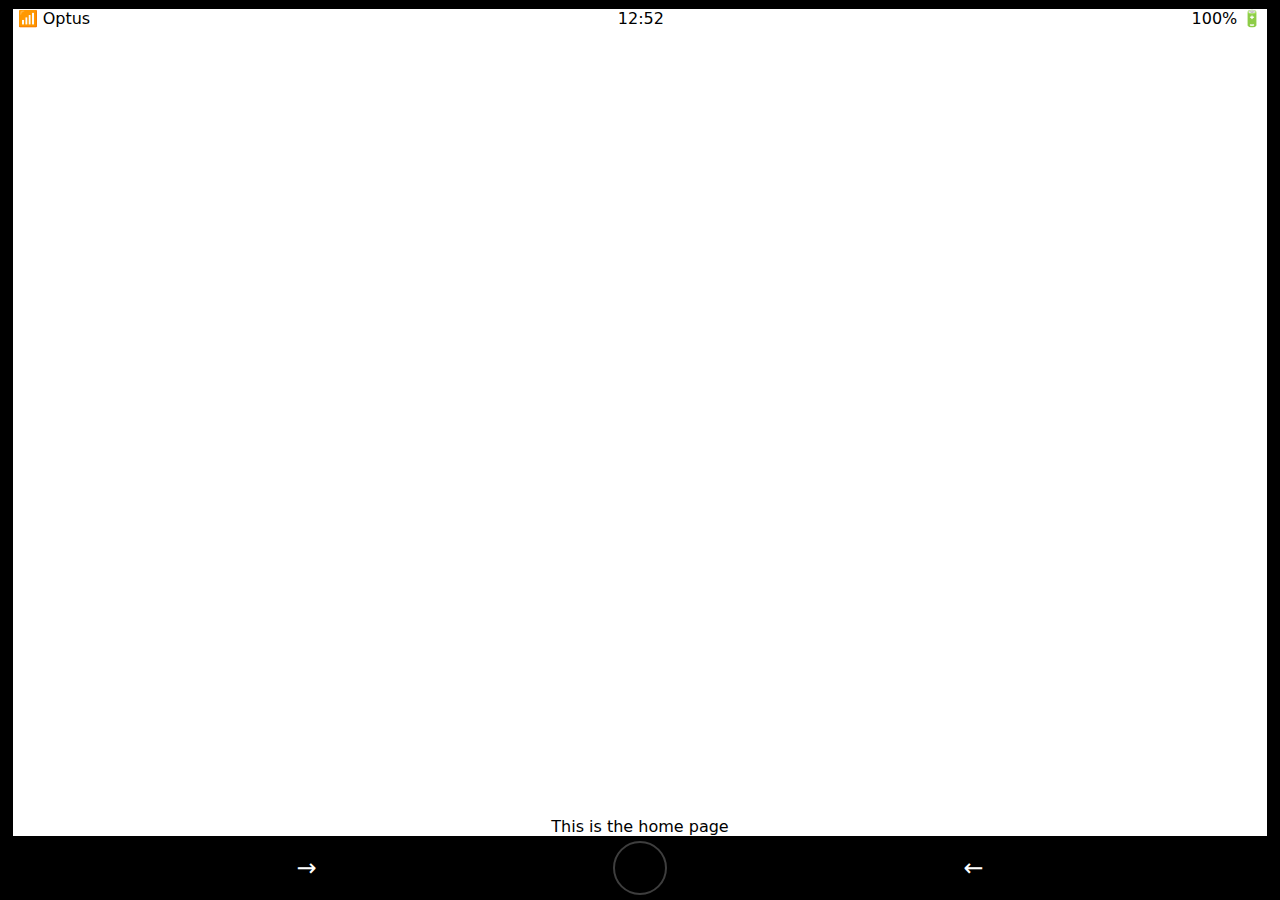
==== html/home.html @ f000bdd8 "Developed the lock screen, complete with live date and time functionality and a spinning home button" ====
<!DOCTYPE html>
<html lang="en">
	<head>
		<meta charset="UTF-8" />
		<meta http-equiv="X-UA-Compatible" content="IE=edge" />
		<meta
			name="viewport"
			content="width=device-width, initial-scale=1.0"
		/>
		<link rel="stylesheet" href="./../css/home.css" />
		<script
			type="javascript/text"
			href="./../javascript/script.js"
		></script>
		<title>Fake OS</title>
	</head>
	<body onload="updateTime()">
		<main>
			<div class="top-row">
				<p>📶 Optus</p>
				<span class="top-row__time" id="time"></span>
				<p>100% &#128267;</p>
			</div>
			<p>This is the home page</p>
		</main>
		<div class="home-bar">
			<p class="home-bar__arrows">&#8594;</p>
			<a class="home-bar__link" href="html/home.html"
				><div class="home-bar__btn"></div
			></a>
			<p class="home-bar__arrows">←</p>
		</div>
		<script>
			const updateTime = () => {
				const timeDisplay = document.getElementById("time");
				let time = new Date().toString();
				time = time.substring(16, 21);
				timeDisplay.textContent = time;
			};
		</script>
	</body>
</html>
---- css/home.css ----
body, main, .top-row, .home-bar {
  display: flex;
  flex-direction: column;
  justify-content: center;
  align-content: center;
  align-items: center;
  text-align: center;
  width: 100%;
}

/* Fonts */
* {
  margin: 0;
  padding: 0;
  cursor: pointer;
}

body {
  width: 100%;
  background-color: black;
  font-family: system-ui, -apple-system, BlinkMacSystemFont, "Segoe UI", Roboto, Oxygen, Ubuntu, Cantarell, "Open Sans", "Helvetica Neue", sans-serif;
}

main {
  background-color: white;
  justify-content: space-between;
  width: 98%;
  position: fixed;
  top: 1%;
  bottom: 4em;
}

.top-row {
  flex-direction: row;
  justify-content: space-between;
}
.top-row p {
  margin: 0em 0.3em;
}
.top-row__time {
  color: black;
  top: 0;
}

.home-bar {
  flex-direction: row;
  align-self: flex-end;
  justify-content: space-evenly;
  background-color: black;
  width: 100%;
  position: fixed;
  bottom: 0;
  height: 4em;
}
.home-bar__btn {
  width: 50px;
  height: 50px;
  border: 2px solid rgb(62, 62, 62);
  border-radius: 50%;
}
.home-bar__arrows {
  color: white;
  font-size: 1.5em;
}
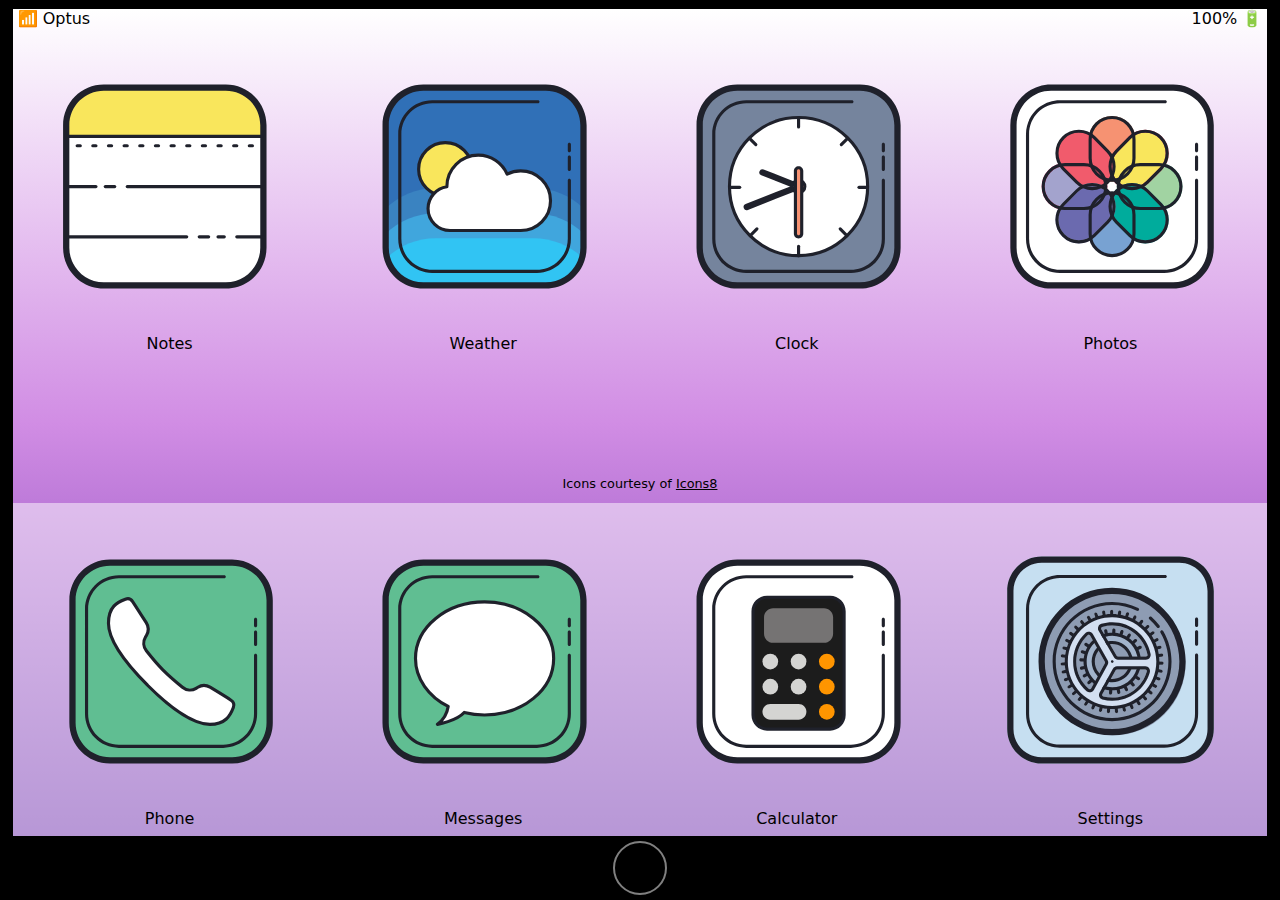
==== commit a05e972b: "Basic interface made. Have created a working open and shut modal animation on the weather app, basic" ====
--- a/html/home.html
+++ b/html/home.html
@@ -8,35 +8,111 @@
 			content="width=device-width, initial-scale=1.0"
 		/>
 		<link rel="stylesheet" href="./../css/home.css" />
-		<script
-			type="javascript/text"
-			href="./../javascript/script.js"
-		></script>
+		<script src="./../javascript/script.js" defer></script>
 		<title>Fake OS</title>
 	</head>
-	<body onload="updateTime()">
+	<body>
 		<main>
-			<div class="top-row">
-				<p>📶 Optus</p>
-				<span class="top-row__time" id="time"></span>
-				<p>100% &#128267;</p>
+			<div class="top-display">
+				<div class="top-display__top-row">
+					<p>📶 Optus</p>
+					<span class="date-and-time__time"></span>
+					<span class="date-and-time__date"></span>
+					<p>100% &#128267;</p>
+				</div>
+				<div class="app-grid app-grid--main">
+					<div class="app-grid__app">
+						<img
+							class="app-grid__icon"
+							src="./../assets/icons8-notes.svg"
+						/>
+						<p class="app-grid__label">Notes</p>
+					</div>
+					<div class="app-grid__app" id="weather">
+						<img
+							class="app-grid__icon"
+							src="./../assets/icons8-weather.svg"
+						/>
+						<p class="app-grid__label">Weather</p>
+					</div>
+					<section class="app-modal weather">
+						<p class="weather__location">Antartica</p>
+						<p class="weather__temp">-30°C</p>
+						<p class="weather__pic">🌨️</p>
+						<p class="weather__description">Snowy</p>
+					</section>
+					<div class="app-grid__app">
+						<img
+							class="app-grid__icon"
+							src="./../assets/icons8-clock.svg"
+						/>
+						<p class="app-grid__label">Clock</p>
+					</div>
+					<div class="app-grid__app">
+						<img
+							class="app-grid__icon"
+							src="./../assets/icons8-photos.svg"
+						/>
+						<p class="app-grid__label">Photos</p>
+					</div>
+				</div>
 			</div>
-			<p>This is the home page</p>
+			<div class="bottom-display">
+				<div class="icons-8-reference">
+					Icons courtesy of
+					<a href="https://icons8.com/">Icons8</a>
+				</div>
+				<div class="app-grid app-grid--bottom">
+					<div class="app-grid__app">
+						<img
+							class="app-grid__icon"
+							src="./../assets/icons8-phone.svg"
+						/>
+						<p class="app-grid__label">Phone</p>
+					</div>
+					<section class="app-modal phone">
+						<li>1</li>
+						<li>3</li>
+						<li>3</li>
+						<li>4</li>
+						<li>5</li>
+						<li>6</li>
+						<li>7</li>
+						<li>8</li>
+						<li>9</li>
+						<li>*</li>
+						<li>0</li>
+						<li>#</li>
+						<li>📞</li>
+					</section>
+					<div class="app-grid__app">
+						<img
+							class="app-grid__icon"
+							src="./../assets/icons8-messages.svg"
+						/>
+						<p class="app-grid__label">Messages</p>
+					</div>
+					<div class="app-grid__app">
+						<img
+							class="app-grid__icon"
+							src="./../assets/icons8-calculator.svg"
+						/>
+						<p class="app-grid__label">Calculator</p>
+					</div>
+					<div class="app-grid__app">
+						<img
+							class="app-grid__icon"
+							src="./../assets/icons8-settings.svg"
+						/>
+						<p class="app-grid__label">Settings</p>
+					</div>
+				</div>
+			</div>
 		</main>
 		<div class="home-bar">
-			<p class="home-bar__arrows">&#8594;</p>
-			<a class="home-bar__link" href="html/home.html"
-				><div class="home-bar__btn"></div
-			></a>
-			<p class="home-bar__arrows">←</p>
+			<div class="home-bar__link">
+				<div class="home-bar__btn"></div>
+			</div>
 		</div>
-		<script>
-			const updateTime = () => {
-				const timeDisplay = document.getElementById("time");
-				let time = new Date().toString();
-				time = time.substring(16, 21);
-				timeDisplay.textContent = time;
-			};
-		</script>
 	</body>
 </html>
--- a/css/home.css
+++ b/css/home.css
@@ -1,4 +1,4 @@
-body, main, .top-row, .home-bar {
+body, main, .top-display, .top-display__top-row, .app-grid, .app-grid__app, .home-bar, .weather {
   display: flex;
   flex-direction: column;
   justify-content: center;
@@ -9,6 +9,52 @@
 }
 
 /* Fonts */
+@keyframes moving-arrows--left {
+  0% {
+    left: 0em;
+  }
+  50% {
+    left: 1em;
+  }
+  100% {
+    left: 0em;
+  }
+}
+@keyframes moving-arrows--right {
+  0% {
+    right: 0em;
+  }
+  50% {
+    right: 1em;
+  }
+  100% {
+    right: 0em;
+  }
+}
+@keyframes openModal {
+  0% {
+    transform: scale(0);
+  }
+  100% {
+    transform: scale(1);
+  }
+}
+@keyframes openModalContent {
+  0% {
+    transform: scale(0);
+  }
+  100% {
+    transform: scale(1);
+  }
+}
+@keyframes closeModal {
+  0% {
+    transform: scale(1);
+  }
+  100% {
+    transform: scale(0);
+  }
+}
 * {
   margin: 0;
   padding: 0;
@@ -22,7 +68,7 @@
 }
 
 main {
-  background-color: white;
+  background: linear-gradient(white, #d18de4, #6f2fad);
   justify-content: space-between;
   width: 98%;
   position: fixed;
@@ -30,35 +76,173 @@
   bottom: 4em;
 }
 
-.top-row {
+.top-display {
+  height: 75%;
+  justify-content: flex-start;
+}
+.top-display__top-row {
   flex-direction: row;
   justify-content: space-between;
 }
-.top-row p {
+.top-display__top-row p {
   margin: 0em 0.3em;
 }
-.top-row__time {
+
+.date-and-time {
   color: black;
-  top: 0;
+}
+.date-and-time__date {
+  display: none;
+}
+
+.bottom-display {
+  display: flex;
+  flex-direction: column;
+  justify-content: flex-end;
+  width: 100%;
+  height: 25%;
+}
+
+.app-grid {
+  flex-flow: row wrap;
+}
+.app-grid--main {
+  margin-top: 0px;
+  align-self: flex-start;
+}
+.app-grid--bottom {
+  background-color: rgba(255, 255, 255, 0.5);
+  align-self: flex-end;
+  padding-bottom: 0.5em;
+}
+.app-grid__app {
+  align-self: flex-start;
+  width: 25%;
+}
+.app-grid__icon {
+  width: 100%;
+  max-width: 350px;
+}
+.app-grid__label {
+  margin-top: -0.5em;
+  font-size: 1em;
+}
+
+.icons-8-reference {
+  font-size: 0.8em;
+  margin-bottom: 1em;
+}
+.icons-8-reference a {
+  color: black;
+}
+.icons-8-reference a:hover {
+  color: white;
 }
 
 .home-bar {
-  flex-direction: row;
   align-self: flex-end;
-  justify-content: space-evenly;
+  width: 100%;
   background-color: black;
-  width: 100%;
   position: fixed;
   bottom: 0;
   height: 4em;
-}
-.home-bar__btn {
+  display: grid;
+  grid-template-columns: 4em 4em 4em;
+}
+.home-bar__link {
+  border: 2px solid grey;
+  z-index: 1;
+  display: flex;
+  margin: auto;
+  grid-column-start: 2;
+  grid-row-start: 1;
+  /* 		background-image: conic-gradient(black, white);
+  background-size: 100% 100%, cover;
+  background-position: center center;
+  background-repeat: no-repeat; */
+  border-radius: 50%;
   width: 50px;
   height: 50px;
-  border: 2px solid rgb(62, 62, 62);
+  /* 		animation-name: border-spin;
+  animation-duration: 1.5s;
+  animation-iteration-count: infinite; */
+}
+.home-bar__btn {
+  z-index: 2;
+  grid-column-start: 2;
+  grid-row-start: 1;
+  margin: auto;
+  background-color: black;
+  width: 45px;
+  height: 45px;
   border-radius: 50%;
 }
-.home-bar__arrows {
+.home-bar__arrows--left {
+  z-index: 3;
   color: white;
   font-size: 1.5em;
-}
+  position: relative;
+  grid-column-start: 1;
+  animation-name: moving-arrows--left;
+  animation-duration: 2s;
+  animation-iteration-count: infinite;
+}
+.home-bar__arrows--right {
+  z-index: 3;
+  color: white;
+  font-size: 1.5em;
+  position: relative;
+  grid-column-start: 3;
+  animation-name: moving-arrows--right;
+  animation-duration: 2s;
+  animation-iteration-count: infinite;
+}
+
+.app-modal {
+  display: none;
+}
+
+.open-modal {
+  display: none;
+  position: fixed;
+  top: 0;
+  bottom: 0;
+  left: 0;
+  right: 0;
+  z-index: 0;
+  transform: scale(1);
+  background: white;
+  animation: openModal 0.25s linear;
+}
+.open-modal p {
+  z-index: 1;
+  animation: openModalContent 0.25s linear;
+}
+
+.close-modal {
+  display: none;
+  animation: closeModal 0.25s linear;
+}
+.close-modal p {
+  display: none;
+}
+
+.weather {
+  margin: auto;
+  background-color: rgb(197, 233, 248);
+}
+.weather__location {
+  font-size: 2em;
+}
+.weather__temp {
+  font-size: 4em;
+  margin-bottom: 0.5em;
+}
+.weather__pic {
+  font-size: 8em;
+  margin-bottom: 0.5em;
+}
+.weather__description {
+  font-size: 2em;
+  margin-bottom: 3em;
+}
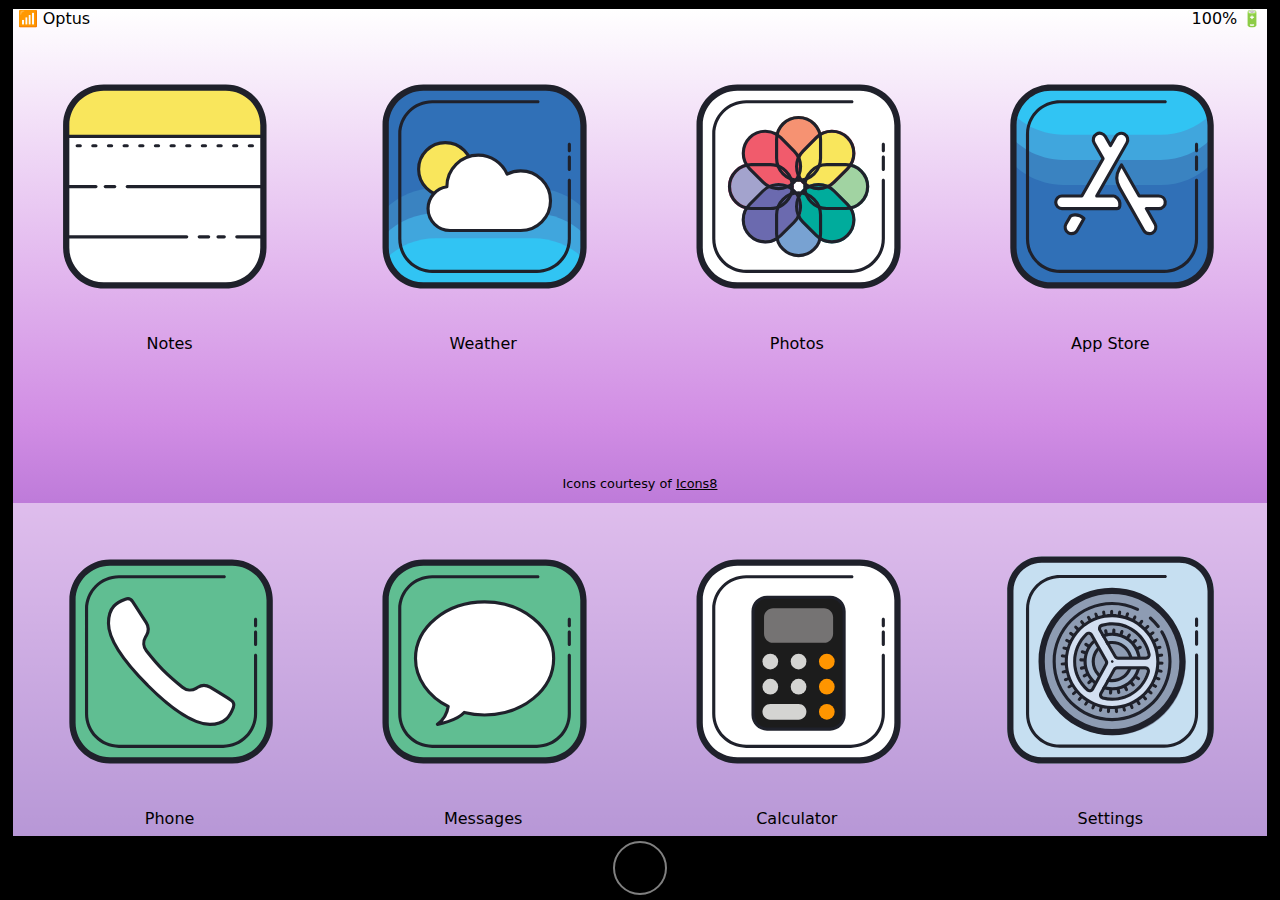
==== commit 1e01f7e9: "Note functionality completed. Basic, functional calculator added. Placeholder images added to remain" ====
--- a/html/home.html
+++ b/html/home.html
@@ -3,12 +3,15 @@
 	<head>
 		<meta charset="UTF-8" />
 		<meta http-equiv="X-UA-Compatible" content="IE=edge" />
-		<meta
-			name="viewport"
-			content="width=device-width, initial-scale=1.0"
-		/>
+		<meta name="viewport" content="width=device-width, initial-scale=1.0" />
 		<link rel="stylesheet" href="./../css/home.css" />
-		<script src="./../javascript/script.js" defer></script>
+		<script type="module" src="./../javascript/DOM-interactions.js" defer></script>
+		<script type="module" src="./../javascript/DOM-supporter-functions.js" defer></script>
+		<script type="module" src="./../javascript/arrow-animations.js" defer></script>
+		<script type="module" src="./../javascript/apps/phone-app.js" defer></script>
+		<script type="module" src="./../javascript/apps/notes-app.js" defer></script>
+		<script type="module" src="./../javascript/apps/calculator-app.js" defer></script>
+		<script src="./../javascript/date-and-time.js" defer></script>
 		<title>Fake OS</title>
 	</head>
 	<body>
@@ -21,40 +24,167 @@
 					<p>100% &#128267;</p>
 				</div>
 				<div class="app-grid app-grid--main">
-					<div class="app-grid__app">
-						<img
-							class="app-grid__icon"
-							src="./../assets/icons8-notes.svg"
-						/>
+					<div class="app-grid__app" id="notes">
+						<img class="app-grid__icon" src="./../assets/icons/icons8-notes.svg" />
 						<p class="app-grid__label">Notes</p>
 					</div>
 					<div class="app-grid__app" id="weather">
-						<img
-							class="app-grid__icon"
-							src="./../assets/icons8-weather.svg"
-						/>
+						<img class="app-grid__icon" src="./../assets/icons/icons8-weather.svg" />
 						<p class="app-grid__label">Weather</p>
 					</div>
-					<section class="app-modal weather">
+					<div class="app-grid__app" id="photos">
+						<img class="app-grid__icon" src="./../assets/icons/icons8-photos.svg" />
+						<p class="app-grid__label">Photos</p>
+					</div>
+					<div class="app-grid__app" id="appStore">
+						<img class="app-grid__icon" src="./../assets/icons/icons8-app-store.svg" />
+						<p class="app-grid__label">App Store</p>
+					</div>
+				</div>
+				<div class="modals">
+					<section class="app-modal notes" id="notesModal">
+						<div class="notes__header-row">
+							<h1>Notes <img id="createNote" src="./../assets/icons/icons8-create-50.png" /></h1>
+						</div>
+						<div class="notes__note-container">
+							<p class="notes__item--none">You have no notes.</p>
+						</div>
+						<section class="app-modal create-new-note" id="createNewNote">
+							<div class="create-new-note__header-row">
+								<h1 class="create-new-note__header-row--back">&#65124; Notes</h1>
+								<h1 class="create-new-note__header-row--done">Done</h1>
+							</div>
+							<div class="create-new-note__note-constructor">
+								<input
+									class="create-new-note__note-constructor--title"
+									type="text"
+									placeholder="Note Title"
+								/>
+								<textarea
+									class="create-new-note__note-constructor--body"
+									placeholder="Write note here."
+								></textarea>
+							</div>
+						</section>
+						<section class="app-modal expanded-note-page" id="expandedNotePage">
+							<div class="expanded-note-page__header-row">
+								<h1 class="expanded-note-page__header-row--back">&#65124; Notes</h1>
+								<h1 class="expanded-note-page__header-row--delete">🗑️</h1>
+							</div>
+							<div class="expanded-note-page__note-container"></div>
+						</section>
+					</section>
+					<section class="app-modal weather" id="weatherModal">
 						<p class="weather__location">Antartica</p>
 						<p class="weather__temp">-30°C</p>
 						<p class="weather__pic">🌨️</p>
 						<p class="weather__description">Snowy</p>
 					</section>
-					<div class="app-grid__app">
-						<img
-							class="app-grid__icon"
-							src="./../assets/icons8-clock.svg"
-						/>
-						<p class="app-grid__label">Clock</p>
-					</div>
-					<div class="app-grid__app">
-						<img
-							class="app-grid__icon"
-							src="./../assets/icons8-photos.svg"
-						/>
-						<p class="app-grid__label">Photos</p>
-					</div>
+					<section class="app-modal photos" id="photosModal">
+						<p class="photos__date">Today</p>
+						<div class="photos__image-grid">
+							<div class="photos__img-container">
+								<img
+									class="photos__image--portrait"
+									src="https://images.pexels.com/photos/15327232/pexels-photo-15327232.jpeg?auto=compress&cs=tinysrgb&w=1260&h=750&dpr=2"
+								/>
+							</div>
+							<div class="photos__img-container">
+								<img
+									class="photos__image--portrait"
+									src="https://images.pexels.com/photos/5914932/pexels-photo-5914932.jpeg?auto=compress&cs=tinysrgb&w=1260&h=750&dpr=2"
+								/>
+							</div>
+							<div class="photos__img-container">
+								<img
+									class="photos__image--portrait"
+									src="https://images.pexels.com/photos/2147491/pexels-photo-2147491.jpeg?auto=compress&cs=tinysrgb&w=1260&h=750&dpr=2"
+								/>
+							</div>
+							<div class="photos__img-container">
+								<img
+									class="photos__image--portrait"
+									src="https://images.pexels.com/photos/1770809/pexels-photo-1770809.jpeg?auto=compress&cs=tinysrgb&w=1260&h=750&dpr=2"
+								/>
+							</div>
+							<div class="photos__img-container">
+								<img
+									class="photos__image--landscape"
+									src="https://images.pexels.com/photos/325521/pexels-photo-325521.jpeg?auto=compress&cs=tinysrgb&w=1260&h=750&dpr=2"
+								/>
+							</div>
+							<div class="photos__img-container">
+								<img
+									class="photos__image--landscape"
+									src="https://images.pexels.com/photos/751046/pexels-photo-751046.jpeg?auto=compress&cs=tinysrgb&w=1260&h=750&dpr=2"
+								/>
+							</div>
+							<div class="photos__img-container">
+								<img
+									class="photos__image--portrait"
+									src="https://images.pexels.com/photos/3402697/pexels-photo-3402697.jpeg?auto=compress&cs=tinysrgb&w=1260&h=750&dpr=2"
+								/>
+							</div>
+						</div>
+					</section>
+					<section class="app-modal app-store" id="appStoreModal">
+						<div class="app-store__img-container"><img src="./../assets/app-store-pic.jpg" /></div>
+					</section>
+					<section class="app-modal phone" id="phoneModal">
+						<div class="phone__input-display"></div>
+						<div class="phone__buttons">
+							<button>1</button>
+							<button>2</button>
+							<button>3</button>
+							<button>4</button>
+							<button>5</button>
+							<button>6</button>
+							<button>7</button>
+							<button>8</button>
+							<button>9</button>
+							<button>*</button>
+							<button>0</button>
+							<button>#</button>
+							<button class="phone__buttons--call">📞</button>
+							<button class="phone__buttons--back">x</button>
+						</div>
+					</section>
+					<section class="app-modal messages" id="messagesModal">
+						<img src="./../assets/messages-pic.jpg" />
+					</section>
+					<section class="app-modal calculator" id="calculatorModal">
+						<div class="calculator__display">
+							<p>0</p>
+						</div>
+						<div class="calculator__keypad">
+							<button class="calculator__keypad--top">AC</button>
+							<button class="calculator__keypad--top">+/-</button>
+							<button class="calculator__keypad--top">%</button>
+							<button class="calculator__keypad--operators">&#247;</button>
+							<button class="calculator__keypad--nums">7</button>
+							<button class="calculator__keypad--nums">8</button>
+							<button class="calculator__keypad--nums">9</button>
+							<button class="calculator__keypad--operators">&#10761;</button>
+							<button class="calculator__keypad--nums">4</button>
+							<button class="calculator__keypad--nums">5</button>
+							<button class="calculator__keypad--nums">6</button>
+							<button class="calculator__keypad--operators">&#8210;</button>
+							<button class="calculator__keypad--nums">1</button>
+							<button class="calculator__keypad--nums">2</button>
+							<button class="calculator__keypad--nums">3</button>
+							<button class="calculator__keypad--operators">+</button>
+							<button class="calculator__keypad--zero-keypad"></button>
+							<button class="calculator__keypad--nums">.</button>
+							<button class="calculator__keypad--operators">=</button>
+							<p class="calculator__keypad--zero-text">0</p>
+						</div>
+					</section>
+					<section class="app-modal settings" id="settingsModal">
+						<div class="settings__header-row">
+							<p>Settings</p>
+						</div>
+						<div class="settings__img-container"><img src="./../assets/settings-pic.jpg" /></div>
+					</section>
 				</div>
 			</div>
 			<div class="bottom-display">
@@ -63,47 +193,20 @@
 					<a href="https://icons8.com/">Icons8</a>
 				</div>
 				<div class="app-grid app-grid--bottom">
-					<div class="app-grid__app">
-						<img
-							class="app-grid__icon"
-							src="./../assets/icons8-phone.svg"
-						/>
+					<div class="app-grid__app" id="phone">
+						<img class="app-grid__icon" src="./../assets/icons/icons8-phone.svg" />
 						<p class="app-grid__label">Phone</p>
 					</div>
-					<section class="app-modal phone">
-						<li>1</li>
-						<li>3</li>
-						<li>3</li>
-						<li>4</li>
-						<li>5</li>
-						<li>6</li>
-						<li>7</li>
-						<li>8</li>
-						<li>9</li>
-						<li>*</li>
-						<li>0</li>
-						<li>#</li>
-						<li>📞</li>
-					</section>
-					<div class="app-grid__app">
-						<img
-							class="app-grid__icon"
-							src="./../assets/icons8-messages.svg"
-						/>
+					<div class="app-grid__app" id="messages">
+						<img class="app-grid__icon" src="./../assets/icons/icons8-messages.svg" />
 						<p class="app-grid__label">Messages</p>
 					</div>
-					<div class="app-grid__app">
-						<img
-							class="app-grid__icon"
-							src="./../assets/icons8-calculator.svg"
-						/>
+					<div class="app-grid__app" id="calculator">
+						<img class="app-grid__icon" src="./../assets/icons/icons8-calculator.svg" />
 						<p class="app-grid__label">Calculator</p>
 					</div>
-					<div class="app-grid__app">
-						<img
-							class="app-grid__icon"
-							src="./../assets/icons8-settings.svg"
-						/>
+					<div class="app-grid__app" id="settings">
+						<img class="app-grid__icon" src="./../assets/icons/icons8-settings.svg" />
 						<p class="app-grid__label">Settings</p>
 					</div>
 				</div>
--- a/css/home.css
+++ b/css/home.css
@@ -1,4 +1,4 @@
-body, main, .top-display, .top-display__top-row, .app-grid, .app-grid__app, .home-bar, .weather {
+body, main, .top-display, .top-display__top-row, .app-grid, .app-grid__app, .home-bar, .notes, .notes__header-row, .notes__header-row h1, .weather, .photos, .photos__date, .app-store, .phone, .phone__input-display, .messages, .calculator, .calculator__display, .settings, .settings__header-row {
   display: flex;
   flex-direction: column;
   justify-content: center;
@@ -227,8 +227,108 @@
   display: none;
 }
 
+.notes {
+  width: 98%;
+  margin: auto;
+  margin-top: 1%;
+  height: calc(100vh - 4em);
+  justify-content: flex-start;
+  background-color: rgb(237, 237, 237);
+}
+.notes__header-row {
+  width: 100%;
+  flex-flow: row nowrap;
+  justify-content: space-between;
+  padding: 15px;
+}
+.notes__header-row h1 {
+  flex-flow: row nowrap;
+  justify-content: space-between;
+  align-content: baseline;
+  margin: 0px 15px;
+}
+.notes__header-row h1 img {
+  width: 1em;
+  margin-right: 2px;
+}
+.notes__note-container {
+  width: 100%;
+  margin-top: 1.5em;
+  overflow: visible;
+  overflow-y: auto;
+}
+.notes__item {
+  width: 80%;
+  height: 3em;
+  margin: auto;
+  background-color: white;
+  border-radius: 10px;
+  margin-bottom: 10px;
+  overflow: hidden;
+  padding: 5px 10px 12px;
+  text-align: left;
+}
+
+.create-new-note {
+  z-index: 10;
+  flex-direction: column;
+}
+.create-new-note__header-row {
+  display: flex;
+  flex-direction: row;
+  align-items: baseline;
+  justify-content: space-between;
+  padding: 15px;
+  color: rgb(228, 176, 31);
+}
+.create-new-note__note-constructor {
+  display: flex;
+  flex-direction: column;
+  align-items: center;
+}
+.create-new-note__note-constructor--title {
+  width: 80%;
+  height: 5vh;
+  border: none;
+  padding: 0px 5px;
+  font-family: system-ui, -apple-system, BlinkMacSystemFont, "Segoe UI", Roboto, Oxygen, Ubuntu, Cantarell, "Open Sans", "Helvetica Neue", sans-serif;
+  font-size: 1.2em;
+  font-weight: 800;
+}
+.create-new-note__note-constructor--body {
+  width: 80%;
+  height: 70vh;
+  border: none;
+  padding: 5px 5px 0px;
+  font-family: system-ui, -apple-system, BlinkMacSystemFont, "Segoe UI", Roboto, Oxygen, Ubuntu, Cantarell, "Open Sans", "Helvetica Neue", sans-serif;
+  font-size: 1em;
+}
+
+.expanded-note-page {
+  z-index: 20;
+  background-color: white;
+  flex-direction: column;
+  text-align: left;
+}
+.expanded-note-page__header-row {
+  display: flex;
+  flex-direction: row;
+  align-items: baseline;
+  justify-content: space-between;
+  padding: 15px;
+  color: rgb(228, 176, 31);
+}
+.expanded-note-page h4 {
+  padding: 15px 15px 15px;
+}
+.expanded-note-page p {
+  padding: 0px 15px;
+}
+
 .weather {
-  margin: auto;
+  width: 98%;
+  margin: auto;
+  margin-top: 1%;
   background-color: rgb(197, 233, 248);
 }
 .weather__location {
@@ -246,3 +346,206 @@
   font-size: 2em;
   margin-bottom: 3em;
 }
+
+.photos {
+  justify-content: flex-start;
+  overflow: hidden;
+  background-color: white;
+  width: 98%;
+  margin: auto;
+  margin-top: 1%;
+}
+.photos__date {
+  width: 90%;
+  align-items: flex-start;
+  margin: 0.5em 0em;
+  font-size: 1.4em;
+  font-weight: 700;
+}
+.photos__image-grid {
+  width: 100%;
+  height: calc(100vh - 4em);
+  display: inline-block;
+  display: grid;
+  grid-template-columns: 33% 33% 33%;
+  grid-template-rows: repeat(4, 33vw);
+  grid-gap: 0.2em;
+}
+.photos__img-container {
+  width: 100%;
+  height: 100%;
+  overflow: hidden;
+}
+.photos__image--portrait {
+  width: 100%;
+  object-position: 0px -40px;
+}
+.photos__image--landscape {
+  height: 100%;
+}
+
+.app-store {
+  width: 98%;
+  margin: auto;
+  margin-top: 1%;
+}
+.app-store__img-container {
+  width: 100%;
+  overflow: visible;
+  overflow-y: auto;
+  padding-bottom: 4em;
+}
+.app-store__img-container img {
+  width: 100%;
+}
+
+.phone {
+  width: 98%;
+  margin: auto;
+  margin-top: 1%;
+  justify-content: flex-start;
+  height: calc(100vh - 4em);
+}
+.phone__input-display {
+  height: 20%;
+  width: 80%;
+  flex-flow: row nowrap;
+  overflow: hidden;
+  font-size: 2em;
+}
+.phone__buttons {
+  height: 60vh;
+  width: 40vh;
+  display: grid;
+  grid-template-rows: 16.666666% 16.666666% 16.666666% 16.666666% 16.666666%;
+  grid-row-gap: 4.1666666%;
+  grid-template-columns: 25% 25% 25%;
+  grid-column-gap: 12.5%;
+}
+.phone__buttons button {
+  border: none;
+  border-radius: 100%;
+  font-size: 2em;
+}
+.phone__buttons--call {
+  background-color: rgb(40, 208, 40);
+  font-size: 100%;
+  grid-column-start: 2;
+}
+
+.messages {
+  width: 98%;
+  margin: auto;
+  margin-top: 1%;
+  justify-content: flex-start;
+}
+.messages img {
+  width: 100%;
+}
+
+.calculator {
+  width: 98%;
+  margin: auto;
+  margin-top: 1%;
+  justify-content: flex-end;
+  padding-bottom: 4em;
+  background-color: rgb(18, 18, 18);
+}
+.calculator__display {
+  flex-flow: row nowrap;
+  justify-content: flex-end;
+  align-items: flex-end;
+  height: 25%;
+  width: 90%;
+}
+@media only screen and (min-width: 431px) {
+  .calculator__display {
+    width: 386px;
+  }
+}
+.calculator__display p {
+  color: white;
+  font-size: 4em;
+  padding: 10px;
+  white-space: nowrap;
+  overflow: hidden;
+  text-overflow: ellipsis;
+  direction: ltr;
+}
+.calculator__keypad {
+  width: 90%;
+  display: grid;
+  grid-template-columns: 20% 20% 20% 20%;
+  grid-column-gap: 6.8%;
+  grid-template-rows: 18vw 18vw 18vw 18vw 18vw;
+  grid-row-gap: 6.12vw;
+}
+@media only screen and (min-width: 431px) {
+  .calculator__keypad {
+    width: 386px;
+    grid-template-columns: 80px 80px 80px 80px;
+    grid-column-gap: 22px;
+    grid-template-rows: 80px 80px 80px 80px 80px;
+    grid-row-gap: 22px;
+    justify-content: center;
+  }
+}
+.calculator__keypad button {
+  border: none;
+  font-size: 2em;
+}
+.calculator__keypad--top {
+  background-color: rgb(174, 174, 174);
+  color: rgb(62, 62, 62);
+  border-radius: 50%;
+}
+.calculator__keypad--operators {
+  background-color: orange;
+  color: white;
+  border-radius: 50%;
+}
+.calculator__keypad--nums {
+  background-color: rgb(62, 62, 62);
+  color: white;
+  border-radius: 50%;
+}
+.calculator__keypad--zero-keypad {
+  background-color: rgb(62, 62, 62);
+  color: white;
+  grid-column-start: 1;
+  grid-column-end: 3;
+  grid-row-start: 5;
+  border-radius: 40px;
+}
+.calculator__keypad--zero-text {
+  font-size: 2em;
+  color: white;
+  align-self: center;
+  grid-column-start: 1;
+  grid-column-end: 2;
+  grid-row-start: 5;
+}
+
+.settings {
+  width: 98%;
+  margin: auto;
+  margin-top: 1%;
+}
+.settings__header-row {
+  width: 100%;
+  padding: 15px;
+  border-bottom: 1px solid rgb(191, 191, 191);
+}
+.settings__header-row p {
+  font-size: 1em;
+  font-weight: 700;
+}
+.settings__img-container {
+  width: 100%;
+  overflow: visible;
+  overflow-y: auto;
+  padding-bottom: 4em;
+}
+.settings__img-container img {
+  width: 100%;
+}
